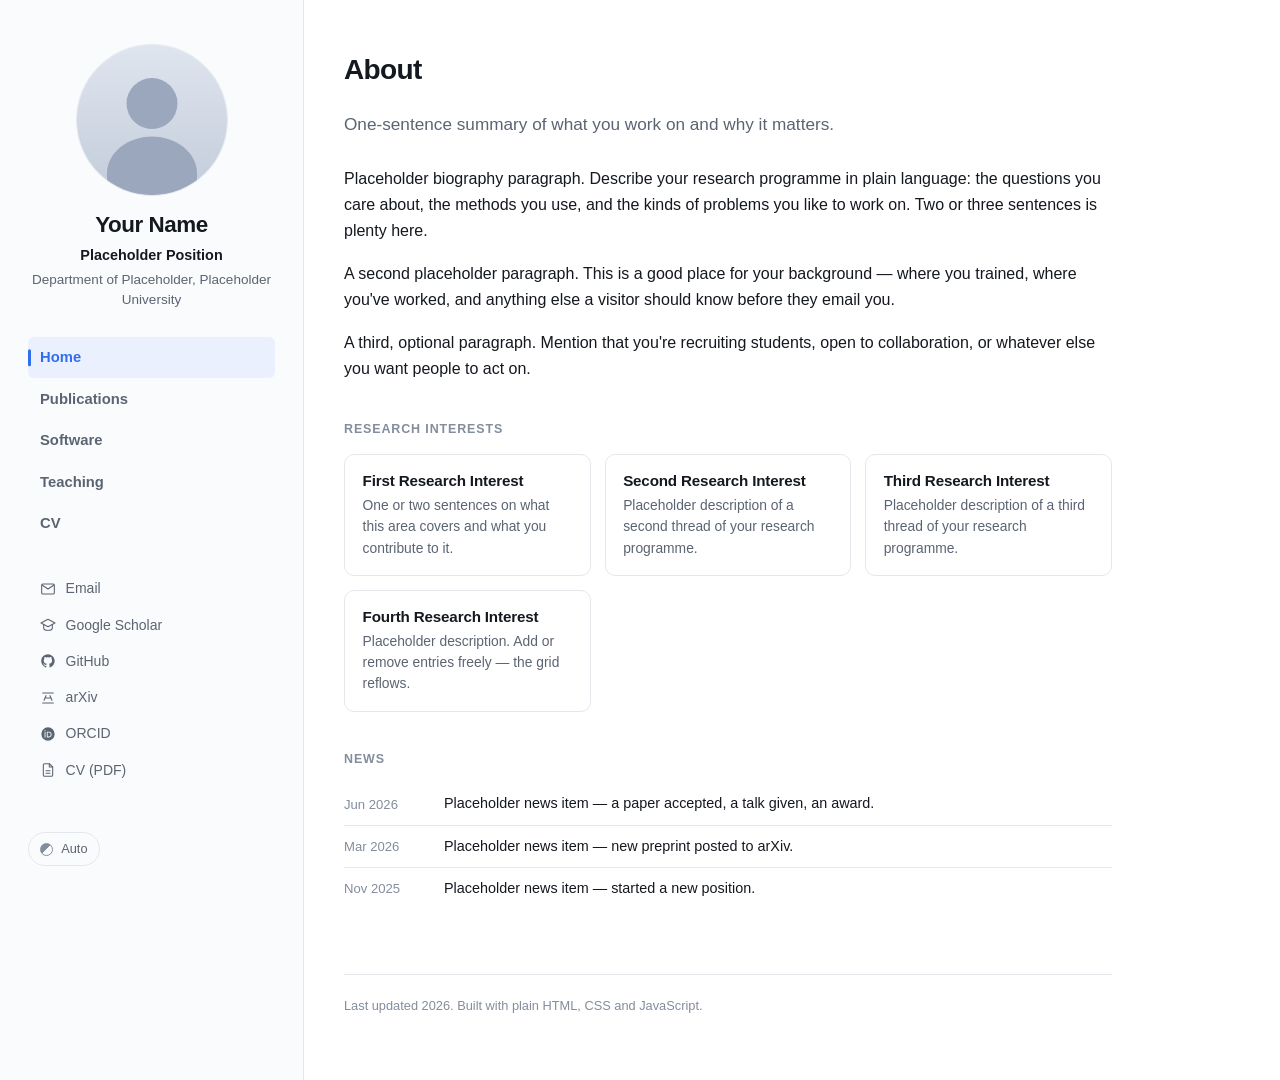
==== index.html @ 53468c58 "initial commit: base webpage" ====
<!DOCTYPE html>
<html lang="en">
<head>
<meta charset="utf-8">
<meta name="viewport" content="width=device-width, initial-scale=1">

<!-- ===== EDIT THESE THREE LINES when you fill in your real details ===== -->
<title>Your Name</title>
<meta name="description" content="Personal academic website of Your Name, Placeholder Position at Placeholder University.">
<meta name="author" content="Your Name">
<!-- ==================================================================== -->

<meta property="og:type" content="profile">
<meta property="og:title" content="Your Name">
<meta property="og:description" content="Personal academic website of Your Name, Placeholder Position at Placeholder University.">
<meta name="twitter:card" content="summary">
<meta name="color-scheme" content="light dark">

<link rel="icon" href="data:image/svg+xml,<svg xmlns='http://www.w3.org/2000/svg' viewBox='0 0 100 100'><rect width='100' height='100' rx='20' fill='%232f6fed'/><text x='50' y='70' font-size='58' font-family='Georgia,serif' fill='white' text-anchor='middle'>A</text></svg>">
<link rel="stylesheet" href="assets/css/style.css">

<!-- Applied before first paint so a dark-mode reload doesn't flash white. -->
<script>
  try {
    var t = localStorage.getItem("theme");
    if (t === "light" || t === "dark") document.documentElement.dataset.theme = t;
  } catch (e) {}
</script>

<script type="application/ld+json">
{
  "@context": "https://schema.org",
  "@type": "Person",
  "name": "Your Name",
  "jobTitle": "Placeholder Position",
  "affiliation": { "@type": "Organization", "name": "Placeholder University" }
}
</script>
</head>

<body>

<!--
  ============================================================================
  You should not need to edit this file to change content — all of it comes
  from the files in content/. The only reason to touch index.html is to ADD or
  REMOVE A TAB, which means adding or removing one <section data-route="...">
  block below (and the matching line in content/site.js). See README.md.
  ============================================================================
-->

<a class="skip-link" href="#main">Skip to content</a>

<noscript>
  <div class="noscript-note">
    <h1>Your Name</h1>
    <p>Placeholder Position, Department of Placeholder, Placeholder University.</p>
    <p>This site needs JavaScript to display its content.
       You can reach me at <a href="mailto:you@example.edu">you@example.edu</a>.</p>
  </div>
</noscript>

<div class="layout">

  <!-- ===================== Sidebar (filled by JS) ===================== -->
  <header class="sidebar" id="sidebar">
    <div class="sidebar-inner">

      <div class="identity">
        <img class="avatar" id="avatar" alt="" width="160" height="160">
        <h1 class="identity-name" id="identity-name"></h1>
        <p class="identity-title" id="identity-title"></p>
        <p class="identity-affil" id="identity-affil"></p>
      </div>

      <nav class="nav" id="nav" aria-label="Sections"></nav>

      <ul class="links" id="links"></ul>

      <div class="sidebar-foot">
        <button class="theme-toggle" id="theme-toggle" type="button"
                aria-label="Switch colour theme">
          <span class="theme-toggle-icon" aria-hidden="true"></span>
          <span class="theme-toggle-label" id="theme-toggle-label">Auto</span>
        </button>
      </div>

    </div>
  </header>

  <!-- ===================== Content panels ===================== -->
  <main class="content" id="main">

    <!-- To add a tab, copy one of these blocks, change data-route, and add a
         matching { route, label } line to `nav` in content/site.js. -->

    <section class="panel" data-route="home" tabindex="-1" aria-labelledby="home-h">
      <h2 class="panel-title" id="home-h">About</h2>
      <div id="home-body"></div>
    </section>

    <section class="panel" data-route="publications" tabindex="-1" aria-labelledby="pubs-h">
      <h2 class="panel-title" id="pubs-h">Publications</h2>
      <div id="pubs-body"></div>
    </section>

    <section class="panel" data-route="software" tabindex="-1" aria-labelledby="soft-h">
      <h2 class="panel-title" id="soft-h">Software</h2>
      <div id="software-body"></div>
    </section>

    <section class="panel" data-route="teaching" tabindex="-1" aria-labelledby="teach-h">
      <h2 class="panel-title" id="teach-h">Teaching</h2>
      <div id="teaching-body"></div>
    </section>

    <section class="panel" data-route="cv" tabindex="-1" aria-labelledby="cv-h">
      <h2 class="panel-title" id="cv-h">Curriculum Vitae</h2>
      <div id="cv-body"></div>
    </section>

    <footer class="site-foot" id="site-foot"></footer>

  </main>

</div>

<!-- Content first, then code. -->
<script src="content/site.js"></script>
<script src="content/software.js"></script>
<script src="content/teaching.js"></script>
<script src="content/cv.js"></script>

<script src="assets/js/bibtex.js"></script>
<script src="assets/js/render.js"></script>
<script src="assets/js/app.js"></script>

</body>
</html>
---- assets/css/style.css ----
/* ============================================================================
   style.css

   Organised as:
     1. Design tokens (colours, spacing, type) — change the palette here
     2. Reset & base
     3. Layout: sidebar + content
     4. Sidebar pieces
     5. Panels & shared bits (buttons, prose, cards)
     6. Home / Publications / Software / Teaching / CV
     7. Responsive
     8. Print
     9. Standalone pages (404, noscript)

   To restyle the whole site, you mostly only need section 1.
   ========================================================================== */


/* == 1. Design tokens ====================================================== */

:root {
  /* Accent — the one colour that carries the site. */
  --accent:        #2f6fed;
  --accent-soft:   #eaf0fe;
  --accent-ink:    #1b4fc0;

  /* Surfaces */
  --bg:            #ffffff;
  --bg-sunken:     #f6f7f9;
  --bg-raised:     #ffffff;
  --sidebar-bg:    #fafbfc;

  /* Text */
  --ink:           #14181f;
  --ink-muted:     #5b6472;
  --ink-faint:     #838d9c;

  /* Lines */
  --line:          #e4e7ec;
  --line-strong:   #cbd2dc;

  /* Effects */
  --shadow-sm:     0 1px 2px rgba(16, 24, 40, .05);
  --shadow-md:     0 4px 16px -4px rgba(16, 24, 40, .10);
  --radius:        10px;
  --radius-sm:     6px;

  /* Type */
  --font: -apple-system, BlinkMacSystemFont, "Segoe UI", Roboto, "Helvetica Neue",
          Arial, "Noto Sans", sans-serif;
  --font-mono: ui-monospace, SFMono-Regular, "SF Mono", Menlo, Consolas,
               "Liberation Mono", monospace;

  /* Metrics */
  --sidebar-w:     19rem;
  --content-max:   48rem;
  --pad:           2.5rem;
}

/* Dark palette. Defined twice: once for the OS preference (unless the user has
   explicitly chosen light), once for the explicit toggle. */
@media (prefers-color-scheme: dark) {
  :root:not([data-theme="light"]) {
    --accent:      #7aa5ff;
    --accent-soft: #1a2438;
    --accent-ink:  #a9c4ff;

    --bg:          #10131a;
    --bg-sunken:   #161a23;
    --bg-raised:   #171b24;
    --sidebar-bg:  #0c0f15;

    --ink:         #e6e9ef;
    --ink-muted:   #a2abba;
    --ink-faint:   #798394;

    --line:        #242a36;
    --line-strong: #333b4a;

    --shadow-sm:   0 1px 2px rgba(0, 0, 0, .4);
    --shadow-md:   0 4px 16px -4px rgba(0, 0, 0, .5);
  }
}

:root[data-theme="dark"] {
  --accent:      #7aa5ff;
  --accent-soft: #1a2438;
  --accent-ink:  #a9c4ff;

  --bg:          #10131a;
  --bg-sunken:   #161a23;
  --bg-raised:   #171b24;
  --sidebar-bg:  #0c0f15;

  --ink:         #e6e9ef;
  --ink-muted:   #a2abba;
  --ink-faint:   #798394;

  --line:        #242a36;
  --line-strong: #333b4a;

  --shadow-sm:   0 1px 2px rgba(0, 0, 0, .4);
  --shadow-md:   0 4px 16px -4px rgba(0, 0, 0, .5);
}


/* == 2. Reset & base ======================================================= */

*, *::before, *::after { box-sizing: border-box; }

html { -webkit-text-size-adjust: 100%; }

body {
  margin: 0;
  background: var(--bg);
  color: var(--ink);
  font-family: var(--font);
  font-size: 16px;
  line-height: 1.65;
  -webkit-font-smoothing: antialiased;
}

h1, h2, h3, h4 { line-height: 1.25; margin: 0; font-weight: 650; letter-spacing: -.011em; }
p { margin: 0 0 1em; }
ul, ol { margin: 0 0 1em; padding-left: 1.25em; }
img { max-width: 100%; height: auto; display: block; }

a { color: var(--accent); text-decoration: none; }
a:hover { text-decoration: underline; text-underline-offset: 2px; }

:focus-visible {
  outline: 2px solid var(--accent);
  outline-offset: 2px;
  border-radius: 3px;
}

code, pre { font-family: var(--font-mono); font-size: .875em; }

.skip-link {
  position: absolute; left: -9999px; top: 0;
  background: var(--accent); color: #fff;
  padding: .6rem 1rem; z-index: 100; border-radius: 0 0 var(--radius-sm) 0;
}
.skip-link:focus { left: 0; }


/* == 3. Layout ============================================================= */

.layout {
  display: grid;
  grid-template-columns: var(--sidebar-w) minmax(0, 1fr);
  min-height: 100vh;
}

.sidebar {
  background: var(--sidebar-bg);
  border-right: 1px solid var(--line);
}

.sidebar-inner {
  position: sticky;
  top: 0;
  max-height: 100vh;
  overflow-y: auto;
  padding: 2.75rem 1.75rem 1.5rem;
  display: flex;
  flex-direction: column;
  gap: 1.75rem;
}

.content {
  padding: 3.25rem var(--pad) 4rem;
  min-width: 0;
}
.content > .panel,
.site-foot { max-width: var(--content-max); }


/* == 4. Sidebar ============================================================ */

.identity { text-align: center; }

.avatar {
  width: 9.5rem; height: 9.5rem;
  border-radius: 50%;
  object-fit: cover;
  margin: 0 auto .95rem;
  background: var(--bg-sunken);
  border: 1px solid var(--line);
}

.identity-name {
  font-size: 1.4rem;
  letter-spacing: -.02em;
  margin-bottom: .3rem;
}
.identity-title {
  margin: 0;
  font-size: .9rem;
  font-weight: 550;
  color: var(--ink);
}
.identity-affil {
  margin: .15rem 0 0;
  font-size: .845rem;
  color: var(--ink-muted);
  line-height: 1.45;
}

/* -- nav -- */
.nav { display: flex; flex-direction: column; gap: 1px; }

.nav a {
  position: relative;
  display: block;
  padding: .5rem .75rem;
  border-radius: var(--radius-sm);
  color: var(--ink-muted);
  font-size: .925rem;
  font-weight: 550;
  text-decoration: none;
  transition: background .16s ease, color .16s ease;
}
.nav a::before {
  content: "";
  position: absolute;
  left: 0; top: 50%;
  width: 3px; height: 0;
  border-radius: 3px;
  background: var(--accent);
  transform: translateY(-50%);
  transition: height .2s cubic-bezier(.2, .8, .3, 1);
}
.nav a:hover { background: var(--bg-sunken); color: var(--ink); text-decoration: none; }
.nav a[aria-current="page"] { color: var(--accent); background: var(--accent-soft); }
.nav a[aria-current="page"]::before { height: 1.1rem; }

/* -- links -- */
.links { list-style: none; margin: 0; padding: 0; display: flex; flex-direction: column; gap: 1px; }

.links a {
  display: flex;
  align-items: center;
  gap: .6rem;
  padding: .38rem .75rem;
  border-radius: var(--radius-sm);
  color: var(--ink-muted);
  font-size: .875rem;
  transition: background .16s ease, color .16s ease;
}
.links a:hover { background: var(--bg-sunken); color: var(--ink); text-decoration: none; }
.links svg { width: 16px; height: 16px; flex: none; stroke-width: 1.6; }

.sidebar-foot { margin-top: auto; padding-top: 1rem; }

.theme-toggle {
  display: inline-flex;
  align-items: center;
  gap: .5rem;
  padding: .35rem .7rem;
  font: inherit;
  font-size: .8rem;
  color: var(--ink-muted);
  background: transparent;
  border: 1px solid var(--line);
  border-radius: 999px;
  cursor: pointer;
  transition: border-color .16s ease, color .16s ease;
}
.theme-toggle:hover { border-color: var(--line-strong); color: var(--ink); }
.theme-toggle-icon {
  width: 13px; height: 13px; border-radius: 50%;
  background: linear-gradient(135deg, var(--ink-faint) 0 50%, transparent 50% 100%);
  border: 1.5px solid var(--ink-faint);
}


/* == 5. Panels & shared bits =============================================== */

.panel { display: none; }
.panel.is-active { display: block; animation: panel-in .3s cubic-bezier(.2, .7, .3, 1) both; }

@keyframes panel-in {
  from { opacity: 0; transform: translateY(8px); }
  to   { opacity: 1; transform: none; }
}

.panel-title {
  font-size: 1.75rem;
  letter-spacing: -.022em;
  margin-bottom: 1.5rem;
}

.section-head {
  font-size: .78rem;
  font-weight: 650;
  text-transform: uppercase;
  letter-spacing: .07em;
  color: var(--ink-faint);
  margin: 2.5rem 0 1rem;
}

.prose p:last-child { margin-bottom: 0; }

.btn {
  display: inline-flex;
  align-items: center;
  gap: .4rem;
  padding: .32rem .7rem;
  font-size: .8rem;
  font-weight: 550;
  color: var(--ink-muted);
  background: var(--bg-raised);
  border: 1px solid var(--line);
  border-radius: var(--radius-sm);
  cursor: pointer;
  font-family: inherit;
  transition: border-color .16s ease, color .16s ease, background .16s ease;
}
.btn:hover {
  color: var(--accent);
  border-color: var(--accent);
  background: var(--accent-soft);
  text-decoration: none;
}

.pill {
  display: inline-block;
  padding: .1rem .5rem;
  font-size: .7rem;
  font-weight: 600;
  letter-spacing: .02em;
  border-radius: 999px;
  background: var(--bg-sunken);
  color: var(--ink-muted);
  border: 1px solid var(--line);
}
.pill-accent { background: var(--accent-soft); color: var(--accent-ink); border-color: transparent; }

.empty, .error {
  padding: 1rem 1.15rem;
  border-radius: var(--radius);
  background: var(--bg-sunken);
  color: var(--ink-muted);
  font-size: .9rem;
  border: 1px solid var(--line);
}
.error { border-left: 3px solid #d9534f; }
.error code {
  background: var(--bg);
  padding: .1rem .35rem;
  border-radius: 4px;
  border: 1px solid var(--line);
}

.site-foot {
  margin-top: 4rem;
  padding-top: 1.25rem;
  border-top: 1px solid var(--line);
  font-size: .8rem;
  color: var(--ink-faint);
}


/* == 6a. Home ============================================================== */

.lede {
  font-size: 1.075rem;
  line-height: 1.55;
  color: var(--ink-muted);
  margin-bottom: 1.75rem;
}

.interests {
  display: grid;
  grid-template-columns: repeat(auto-fit, minmax(15rem, 1fr));
  gap: .85rem;
}
.interest {
  padding: 1rem 1.1rem;
  background: var(--bg-raised);
  border: 1px solid var(--line);
  border-radius: var(--radius);
  transition: border-color .18s ease, transform .18s ease, box-shadow .18s ease;
}
.interest:hover {
  border-color: var(--line-strong);
  transform: translateY(-2px);
  box-shadow: var(--shadow-md);
}
.interest h3 { font-size: .95rem; margin-bottom: .3rem; }
.interest p { margin: 0; font-size: .865rem; color: var(--ink-muted); line-height: 1.55; }

.news { list-style: none; margin: 0; padding: 0; }
.news li {
  display: grid;
  grid-template-columns: 5.5rem 1fr;
  gap: .75rem;
  padding: .55rem 0;
  font-size: .9rem;
  border-bottom: 1px solid var(--line);
}
.news li:last-child { border-bottom: 0; }
.news time { color: var(--ink-faint); font-size: .82rem; font-variant-numeric: tabular-nums; padding-top: .08rem; }


/* == 6b. Publications ====================================================== */

.pub-toolbar {
  display: flex;
  flex-wrap: wrap;
  align-items: center;
  gap: .6rem;
  margin-bottom: 1.5rem;
}

.pub-search {
  flex: 1 1 13rem;
  min-width: 0;
  padding: .45rem .75rem;
  font: inherit;
  font-size: .875rem;
  color: var(--ink);
  background: var(--bg-raised);
  border: 1px solid var(--line);
  border-radius: var(--radius-sm);
  transition: border-color .16s ease;
}
.pub-search::placeholder { color: var(--ink-faint); }
.pub-search:focus { border-color: var(--accent); outline: none; box-shadow: 0 0 0 3px var(--accent-soft); }

.chips { display: flex; flex-wrap: wrap; gap: .35rem; }
.chip {
  padding: .3rem .65rem;
  font: inherit;
  font-size: .78rem;
  font-weight: 550;
  color: var(--ink-muted);
  background: var(--bg-raised);
  border: 1px solid var(--line);
  border-radius: 999px;
  cursor: pointer;
  transition: all .16s ease;
}
.chip:hover { border-color: var(--line-strong); color: var(--ink); }
.chip[aria-pressed="true"] {
  background: var(--accent);
  border-color: var(--accent);
  color: #fff;
}
.chip .count { opacity: .65; font-variant-numeric: tabular-nums; }

.pub-year {
  display: flex;
  align-items: center;
  gap: .85rem;
  font-size: .95rem;
  font-weight: 650;
  color: var(--ink-faint);
  margin: 2rem 0 .85rem;
  font-variant-numeric: tabular-nums;
}
.pub-year::after {
  content: "";
  flex: 1;
  height: 1px;
  background: var(--line);
}
.pub-list > .pub-year:first-child { margin-top: 0; }

.pub {
  padding: .9rem 0 .9rem 1rem;
  border-left: 2px solid var(--line);
  margin-bottom: .1rem;
  transition: border-color .18s ease;
}
.pub:hover { border-left-color: var(--accent); }

.pub-title { font-size: .975rem; font-weight: 600; margin-bottom: .2rem; line-height: 1.4; }
.pub-authors { font-size: .875rem; color: var(--ink-muted); margin-bottom: .1rem; }
.pub-authors .me { color: var(--ink); font-weight: 650; }
.pub-venue { font-size: .855rem; color: var(--ink-faint); }
.pub-venue em { font-style: italic; color: var(--ink-muted); }

.pub-actions { display: flex; flex-wrap: wrap; gap: .35rem; margin-top: .55rem; }

.pub-award {
  display: inline-block;
  margin-top: .4rem;
  font-size: .75rem;
  font-weight: 600;
  color: var(--accent-ink);
  background: var(--accent-soft);
  padding: .1rem .5rem;
  border-radius: 999px;
}

.pub-abstract { margin-top: .55rem; }
.pub-abstract summary {
  font-size: .8rem;
  color: var(--ink-muted);
  cursor: pointer;
  width: fit-content;
  list-style: none;
}
.pub-abstract summary::-webkit-details-marker { display: none; }
.pub-abstract summary::before { content: "▸ "; }
.pub-abstract[open] summary::before { content: "▾ "; }
.pub-abstract summary:hover { color: var(--accent); }
.pub-abstract p {
  margin: .5rem 0 0;
  font-size: .855rem;
  color: var(--ink-muted);
  padding-left: .9rem;
  border-left: 2px solid var(--line);
}

.bib-box {
  margin-top: .55rem;
  padding: .75rem .85rem;
  background: var(--bg-sunken);
  border: 1px solid var(--line);
  border-radius: var(--radius-sm);
  font-size: .76rem;
  line-height: 1.5;
  white-space: pre;
  overflow-x: auto;
  color: var(--ink-muted);
}


/* == 6c. Software ========================================================== */

.cards { display: flex; flex-direction: column; gap: .85rem; }

.card {
  padding: 1.15rem 1.25rem;
  background: var(--bg-raised);
  border: 1px solid var(--line);
  border-radius: var(--radius);
  transition: border-color .18s ease, box-shadow .18s ease;
}
.card:hover { border-color: var(--line-strong); box-shadow: var(--shadow-md); }

.card-head {
  display: flex;
  align-items: center;
  flex-wrap: wrap;
  gap: .6rem;
  margin-bottom: .4rem;
}
.card-head h3 { font-size: 1.02rem; font-family: var(--font-mono); font-weight: 600; letter-spacing: -.01em; }
.card p { margin: 0 0 .7rem; font-size: .89rem; color: var(--ink-muted); line-height: 1.55; }

.tags { display: flex; flex-wrap: wrap; gap: .3rem; margin-bottom: .7rem; }

.card-code {
  display: block;
  padding: .5rem .7rem;
  margin-bottom: .75rem;
  background: var(--bg-sunken);
  border: 1px solid var(--line);
  border-radius: var(--radius-sm);
  color: var(--ink-muted);
  overflow-x: auto;
  white-space: pre;
}

.card-actions { display: flex; flex-wrap: wrap; gap: .35rem; }


/* == 6d. Teaching ========================================================== */

.course {
  padding: .9rem 0;
  border-bottom: 1px solid var(--line);
}
.course:last-child { border-bottom: 0; }
.course-head {
  display: flex;
  justify-content: space-between;
  align-items: baseline;
  gap: 1rem;
  flex-wrap: wrap;
}
.course h3 { font-size: .95rem; font-weight: 600; }
.course-term { font-size: .8rem; color: var(--ink-faint); white-space: nowrap; font-variant-numeric: tabular-nums; }
.course-where { font-size: .85rem; color: var(--ink-muted); margin: .1rem 0 0; }
.course-blurb { font-size: .865rem; color: var(--ink-muted); margin: .35rem 0 0; }
.course-actions { display: flex; flex-wrap: wrap; gap: .35rem; margin-top: .5rem; }


/* == 6e. CV ================================================================ */

.cv-top { display: flex; flex-wrap: wrap; align-items: center; gap: .75rem; margin-bottom: .5rem; }
.cv-note { font-size: .85rem; color: var(--ink-muted); margin-bottom: 0; }

.cv-item {
  display: grid;
  grid-template-columns: 8.5rem 1fr;
  gap: 1rem;
  padding: .7rem 0;
  border-bottom: 1px solid var(--line);
}
.cv-item:last-child { border-bottom: 0; }
.cv-when {
  font-size: .82rem;
  color: var(--ink-faint);
  font-variant-numeric: tabular-nums;
  padding-top: .1rem;
}
.cv-what { font-size: .93rem; font-weight: 600; }
.cv-where { font-size: .865rem; color: var(--ink-muted); }
.cv-detail { font-size: .82rem; color: var(--ink-faint); margin-top: .2rem; line-height: 1.5; }


/* == 7. Responsive ========================================================= */

@media (max-width: 900px) {
  :root { --pad: 1.5rem; }

  .layout { grid-template-columns: 1fr; }

  .sidebar { border-right: 0; border-bottom: 1px solid var(--line); }
  .sidebar-inner {
    position: static;
    max-height: none;
    overflow: visible;
    padding: 2rem 1.5rem 0;
    gap: 1.25rem;
  }

  /* Identity becomes a compact horizontal header. */
  .identity {
    display: grid;
    grid-template-columns: auto 1fr;
    grid-template-rows: auto auto auto;
    column-gap: 1rem;
    text-align: left;
    align-items: center;
  }
  .avatar {
    grid-row: 1 / 4;
    width: 5rem; height: 5rem;
    margin: 0;
  }
  .identity-name { font-size: 1.25rem; align-self: end; margin-bottom: 0; }
  .identity-affil { font-size: .8rem; align-self: start; }

  /* Nav becomes a sticky, horizontally scrollable tab strip. */
  .nav {
    position: sticky;
    top: 0;
    z-index: 10;
    flex-direction: row;
    gap: .25rem;
    overflow-x: auto;
    scrollbar-width: none;
    margin: 0 -1.5rem;
    padding: .5rem 1.5rem;
    background: var(--sidebar-bg);
    border-bottom: 1px solid var(--line);
  }
  .nav::-webkit-scrollbar { display: none; }
  .nav a { white-space: nowrap; padding: .4rem .8rem; }
  .nav a::before {
    top: auto; bottom: 0; left: .8rem; right: .8rem;
    width: auto; height: 2px;
    transform: none;
    transition: opacity .2s ease;
    opacity: 0;
  }
  .nav a[aria-current="page"]::before { height: 2px; opacity: 1; }

  .links { flex-direction: row; flex-wrap: wrap; gap: .2rem; }
  .links a { padding: .3rem .55rem; }

  .sidebar-foot { margin-top: 0; padding: 0 0 1.25rem; }

  .content { padding: 2rem var(--pad) 3rem; }
  .panel-title { font-size: 1.5rem; }
}

@media (max-width: 560px) {
  .cv-item, .news li { grid-template-columns: 1fr; gap: .15rem; }
  .cv-when, .news time { padding-top: 0; }
  .pub-toolbar { gap: .5rem; }
  .pub-search { flex-basis: 100%; }
}

@media (prefers-reduced-motion: reduce) {
  *, *::before, *::after {
    animation-duration: .001ms !important;
    animation-iteration-count: 1 !important;
    transition-duration: .001ms !important;
    scroll-behavior: auto !important;
  }
}


/* == 8. Print ============================================================== */

@media print {
  .sidebar, .pub-toolbar, .pub-actions, .card-actions,
  .course-actions, .cv-top, .site-foot, .skip-link { display: none !important; }

  .layout { display: block; }
  .content { padding: 0; }
  .panel { display: block !important; animation: none; }
  .panel + .panel { page-break-before: always; }

  body { font-size: 11pt; color: #000; background: #fff; }
  a { color: #000; text-decoration: none; }
  .card, .interest { border: 1px solid #ccc; box-shadow: none; }
  .cv-item, .course, .pub { page-break-inside: avoid; }
}


/* == 9. Standalone pages =================================================== */

.notfound {
  max-width: 32rem;
  margin: 18vh auto;
  padding: 0 1.5rem;
  text-align: center;
}
.notfound-code {
  font-size: 3.5rem;
  font-weight: 700;
  color: var(--accent);
  margin: 0 0 .25rem;
  letter-spacing: -.03em;
}
.notfound h1 { font-size: 1.35rem; margin-bottom: .5rem; }
.notfound p { color: var(--ink-muted); }

.noscript-note {
  max-width: 34rem;
  margin: 12vh auto;
  padding: 0 1.5rem;
}
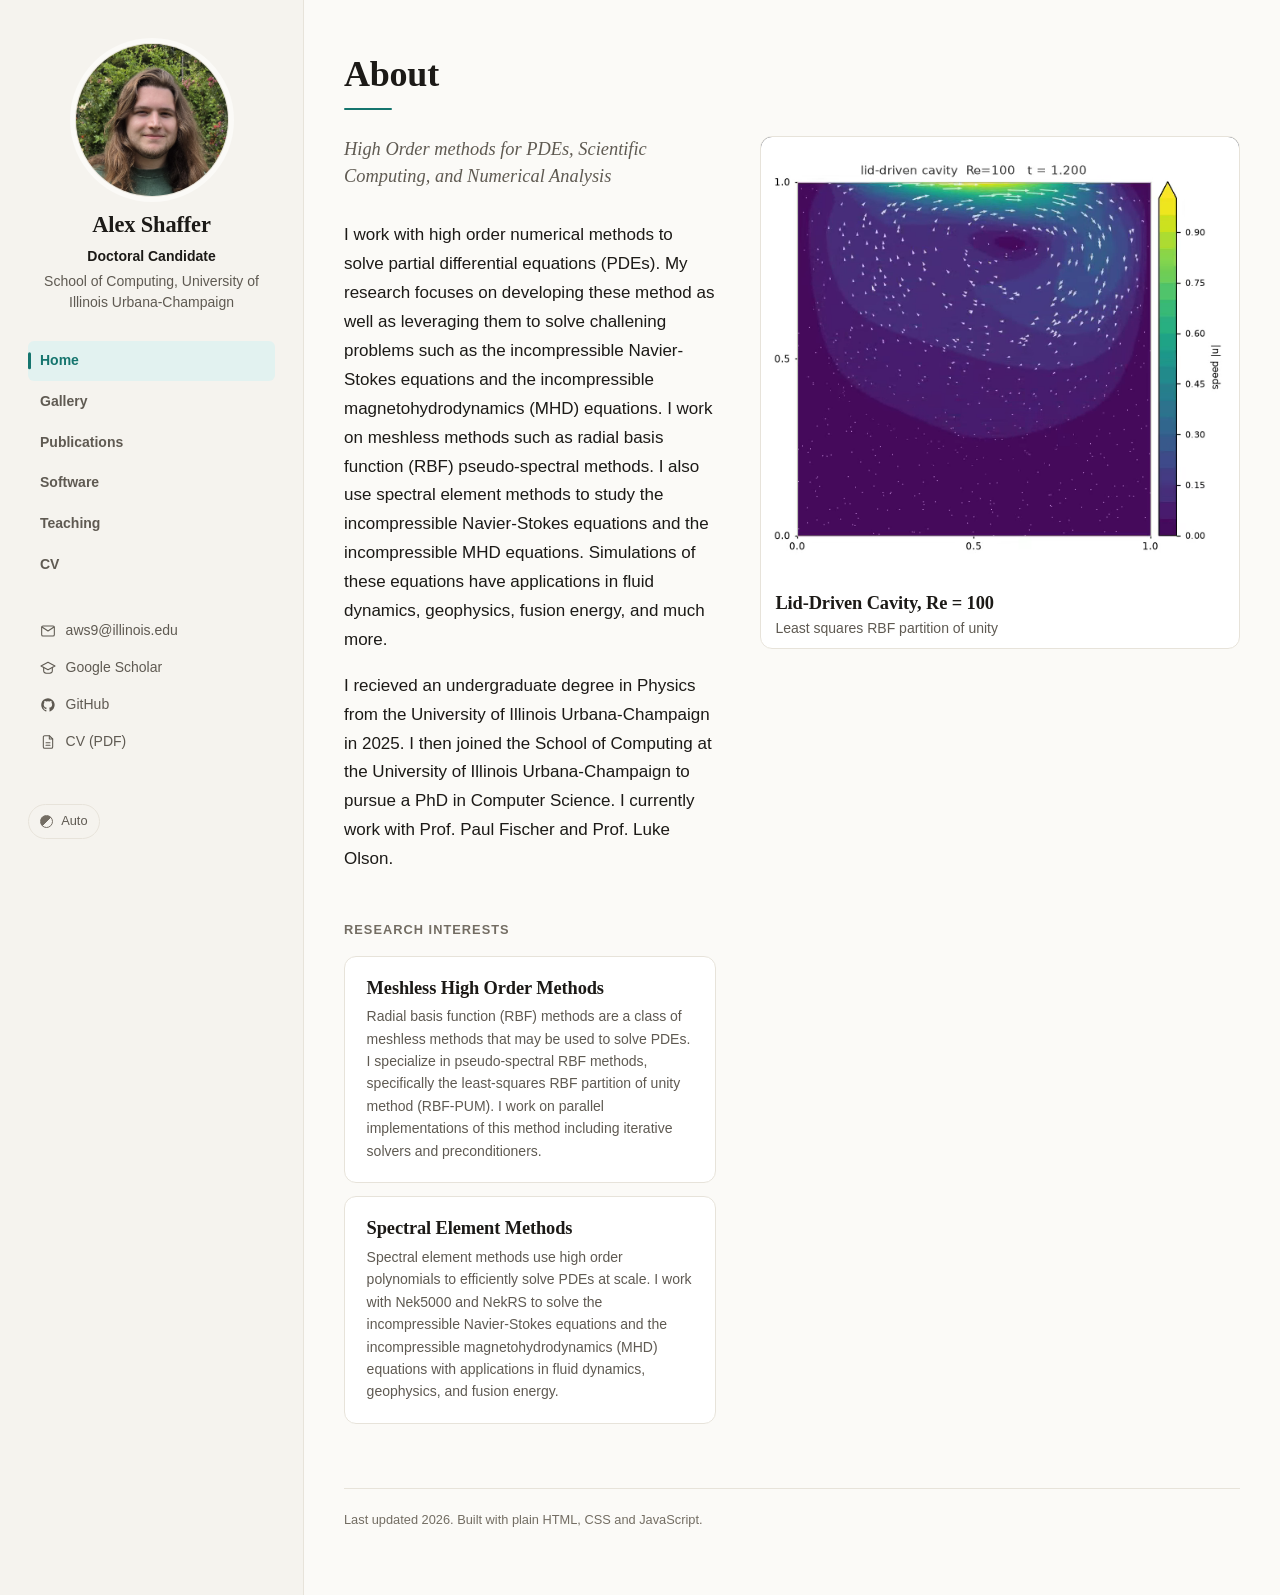
==== commit 02787359: "theme rework" ====
--- a/index.html
+++ b/index.html
@@ -99,6 +99,11 @@
       <div id="home-body"></div>
     </section>
 
+    <section class="panel" data-route="gallery" tabindex="-1" aria-labelledby="gallery-h">
+      <h2 class="panel-title" id="gallery-h">Gallery</h2>
+      <div id="gallery-body"></div>
+    </section>
+
     <section class="panel" data-route="publications" tabindex="-1" aria-labelledby="pubs-h">
       <h2 class="panel-title" id="pubs-h">Publications</h2>
       <div id="pubs-body"></div>
@@ -130,9 +135,12 @@
 <script src="content/software.js"></script>
 <script src="content/teaching.js"></script>
 <script src="content/cv.js"></script>
+<script src="content/media.js"></script>
 
+<!-- render.js must come before media.js — media.js borrows its helpers. -->
 <script src="assets/js/bibtex.js"></script>
 <script src="assets/js/render.js"></script>
+<script src="assets/js/media.js"></script>
 <script src="assets/js/app.js"></script>
 
 </body>
--- a/assets/css/style.css
+++ b/assets/css/style.css
@@ -19,51 +19,77 @@
 /* == 1. Design tokens ====================================================== */
 
 :root {
-  /* Accent — the one colour that carries the site. */
-  --accent:        #2f6fed;
-  --accent-soft:   #eaf0fe;
-  --accent-ink:    #1b4fc0;
-
-  /* Surfaces */
-  --bg:            #ffffff;
-  --bg-sunken:     #f6f7f9;
+  /* Accent — the one colour that carries the site. Drawn from the viridis
+     colormap so it sits with the simulation clips rather than fighting them.
+     These exact values are chosen for contrast: #15756e is 5.29:1 on --bg,
+     which normal body text needs. Lightening it will fail WCAG AA. */
+  --accent:        #15756e;
+  --accent-soft:   #e2f2f0;
+  --accent-ink:    #0f5a55;
+
+  /* Surfaces. --bg-raised must stay distinct from --bg or cards stop reading
+     as raised and the shadows do nothing. */
+  --bg:            #fbfaf7;
+  --bg-sunken:     #f3f1ec;
   --bg-raised:     #ffffff;
-  --sidebar-bg:    #fafbfc;
-
-  /* Text */
-  --ink:           #14181f;
-  --ink-muted:     #5b6472;
-  --ink-faint:     #838d9c;
+  --sidebar-bg:    #f5f3ee;
+
+  /* Text. --ink-faint is deliberately darker than it looks like it should be:
+     the obvious warm grey (#8a847a) is only 3.55:1 on --bg and this token is
+     used for captions and metadata. */
+  --ink:           #1c1a17;
+  --ink-muted:     #5f5a52;
+  --ink-faint:     #736d63;
 
   /* Lines */
-  --line:          #e4e7ec;
-  --line-strong:   #cbd2dc;
+  --line:          #e7e3da;
+  --line-strong:   #d3cdc0;
 
   /* Effects */
-  --shadow-sm:     0 1px 2px rgba(16, 24, 40, .05);
-  --shadow-md:     0 4px 16px -4px rgba(16, 24, 40, .10);
-  --radius:        10px;
+  --shadow-sm:     0 1px 2px rgba(60, 50, 35, .06);
+  --shadow-md:     0 4px 18px -5px rgba(60, 50, 35, .16);
+  --radius:        12px;
   --radius-sm:     6px;
 
   /* Type */
   --font: -apple-system, BlinkMacSystemFont, "Segoe UI", Roboto, "Helvetica Neue",
           Arial, "Noto Sans", sans-serif;
+  --font-serif: ui-serif, Georgia, "Iowan Old Style", "Palatino Linotype",
+                "Book Antiqua", Palatino, "Times New Roman", serif;
   --font-mono: ui-monospace, SFMono-Regular, "SF Mono", Menlo, Consolas,
                "Liberation Mono", monospace;
 
+  /* A ~1.2 modular scale. Use these, not ad-hoc rem values — the previous
+     stylesheet had 15+ sizes with 12 of them between .78 and 1.0rem, which
+     is why nothing had any hierarchy. */
+  --t-xs:          .8rem;       /* pills, smallest metadata */
+  --t-sm:          .875rem;     /* captions, buttons, chips, supporting text */
+  --t-base:        1.0625rem;   /* body — 17px */
+  --t-md:          1.15rem;     /* card and interest headings */
+  --t-lg:          1.4rem;      /* sidebar name, gallery titles */
+  --t-xl:          1.75rem;
+  --t-2xl:         2.25rem;     /* panel titles */
+
   /* Metrics */
   --sidebar-w:     19rem;
-  --content-max:   48rem;
   --pad:           2.5rem;
+
+  /* Two content widths, because prose and grids want different things.
+     --measure keeps running text at a readable line length; --wide lets
+     grids, media and the CV preview use the screen they're given. */
+  --measure:       42rem;
+  --wide:          82rem;
+  --rail-w:        26rem;   /* floor; the rail grows to --rail-max if there's room */
+  --rail-max:      30rem;
 }
 
 /* Dark palette. Defined twice: once for the OS preference (unless the user has
    explicitly chosen light), once for the explicit toggle. */
 @media (prefers-color-scheme: dark) {
   :root:not([data-theme="light"]) {
-    --accent:      #7aa5ff;
-    --accent-soft: #1a2438;
-    --accent-ink:  #a9c4ff;
+    --accent:      #5fcfc0;
+    --accent-soft: #123330;
+    --accent-ink:  #8fded2;
 
     --bg:          #10131a;
     --bg-sunken:   #161a23;
@@ -83,9 +109,9 @@
 }
 
 :root[data-theme="dark"] {
-  --accent:      #7aa5ff;
-  --accent-soft: #1a2438;
-  --accent-ink:  #a9c4ff;
+  --accent:      #5fcfc0;
+  --accent-soft: #123330;
+  --accent-ink:  #8fded2;
 
   --bg:          #10131a;
   --bg-sunken:   #161a23;
@@ -115,12 +141,25 @@
   background: var(--bg);
   color: var(--ink);
   font-family: var(--font);
-  font-size: 16px;
-  line-height: 1.65;
+  font-size: var(--t-base);
+  line-height: 1.7;
   -webkit-font-smoothing: antialiased;
 }
 
-h1, h2, h3, h4 { line-height: 1.25; margin: 0; font-weight: 650; letter-spacing: -.011em; }
+h1, h2, h3, h4 { line-height: 1.25; margin: 0; font-weight: 600; letter-spacing: -.01em; }
+/* Serif headings against a sans body. Georgia and friends are on every
+   platform, so this costs nothing to download. */
+.panel-title, .identity-name, .interest h3, .gallery-title,
+.rail-title, .course h3, .pub-title, .notfound h1 {
+  font-family: var(--font-serif);
+  font-weight: 600;
+  letter-spacing: -.006em;
+}
+/* Georgia defaults to old-style figures, which makes columns of years
+   ragged. Anywhere numerals line up, force lining + tabular. */
+.pub-year, .news time, .course-term, .rail-caption {
+  font-variant-numeric: lining-nums tabular-nums;
+}
 p { margin: 0 0 1em; }
 ul, ol { margin: 0 0 1em; padding-left: 1.25em; }
 img { max-width: 100%; height: auto; display: block; }
@@ -172,8 +211,19 @@
   padding: 3.25rem var(--pad) 4rem;
   min-width: 0;
 }
+/* Panels are wide by default and rein themselves in per-content-type below. */
 .content > .panel,
-.site-foot { max-width: var(--content-max); }
+.site-foot { max-width: var(--wide); }
+
+/* Citations read better narrow, and Alex asked for this tab to stay put. */
+.panel[data-route="publications"] { max-width: 48rem; }
+
+/* Running text keeps a readable measure regardless of the panel width. */
+.lede,
+.prose,
+.cv-note,
+.course-blurb,
+.gallery-desc { max-width: var(--measure); }
 
 
 /* == 4. Sidebar ============================================================ */
@@ -186,25 +236,25 @@
   object-fit: cover;
   margin: 0 auto .95rem;
   background: var(--bg-sunken);
-  border: 1px solid var(--line);
+  border: 0;
+  box-shadow: 0 0 0 1px var(--line), 0 0 0 6px var(--bg), var(--shadow-sm);
 }
 
 .identity-name {
-  font-size: 1.4rem;
-  letter-spacing: -.02em;
-  margin-bottom: .3rem;
+  font-size: var(--t-lg);
+  margin-bottom: .35rem;
 }
 .identity-title {
   margin: 0;
-  font-size: .9rem;
-  font-weight: 550;
+  font-size: var(--t-sm);
+  font-weight: 600;
   color: var(--ink);
 }
 .identity-affil {
   margin: .15rem 0 0;
-  font-size: .845rem;
-  color: var(--ink-muted);
-  line-height: 1.45;
+  font-size: var(--t-sm);
+  color: var(--ink-muted);
+  line-height: 1.5;
 }
 
 /* -- nav -- */
@@ -216,8 +266,8 @@
   padding: .5rem .75rem;
   border-radius: var(--radius-sm);
   color: var(--ink-muted);
-  font-size: .925rem;
-  font-weight: 550;
+  font-size: var(--t-sm);
+  font-weight: 600;
   text-decoration: none;
   transition: background .16s ease, color .16s ease;
 }
@@ -238,18 +288,51 @@
 /* -- links -- */
 .links { list-style: none; margin: 0; padding: 0; display: flex; flex-direction: column; gap: 1px; }
 
+.links li { display: flex; align-items: center; min-width: 0; }
+
 .links a {
   display: flex;
   align-items: center;
   gap: .6rem;
+  min-width: 0;
+  flex: 1;
   padding: .38rem .75rem;
   border-radius: var(--radius-sm);
   color: var(--ink-muted);
-  font-size: .875rem;
+  font-size: var(--t-sm);
   transition: background .16s ease, color .16s ease;
 }
 .links a:hover { background: var(--bg-sunken); color: var(--ink); text-decoration: none; }
+.links a span { overflow: hidden; text-overflow: ellipsis; white-space: nowrap; }
 .links svg { width: 16px; height: 16px; flex: none; stroke-width: 1.6; }
+
+/* Copy-to-clipboard button beside a mailto: link. */
+.copy-btn {
+  display: inline-flex;
+  align-items: center;
+  justify-content: center;
+  flex: none;
+  width: 1.75rem;
+  height: 1.75rem;
+  padding: 0;
+  border: 0;
+  border-radius: var(--radius-sm);
+  background: transparent;
+  color: var(--ink-faint);
+  cursor: pointer;
+  opacity: 0;
+  transition: opacity .16s ease, background .16s ease, color .16s ease;
+}
+.copy-btn svg { width: 14px; height: 14px; }
+.links li:hover .copy-btn,
+.copy-btn:focus-visible { opacity: 1; }
+.copy-btn:hover { background: var(--bg-sunken); color: var(--ink); }
+.copy-btn.copied { opacity: 1; color: var(--accent); }
+
+/* No hover on touch devices, so keep it permanently visible there. */
+@media (hover: none) {
+  .copy-btn { opacity: 1; }
+}
 
 .sidebar-foot { margin-top: auto; padding-top: 1rem; }
 
@@ -259,7 +342,7 @@
   gap: .5rem;
   padding: .35rem .7rem;
   font: inherit;
-  font-size: .8rem;
+  font-size: var(--t-xs);
   color: var(--ink-muted);
   background: transparent;
   border: 1px solid var(--line);
@@ -286,18 +369,27 @@
 }
 
 .panel-title {
-  font-size: 1.75rem;
-  letter-spacing: -.022em;
-  margin-bottom: 1.5rem;
+  font-size: var(--t-2xl);
+  margin-bottom: 1.6rem;
+}
+/* A short accent rule gives each tab a clear entry point. */
+.panel-title::after {
+  content: "";
+  display: block;
+  width: 3rem;
+  height: 2px;
+  margin-top: .7rem;
+  border-radius: 2px;
+  background: var(--accent);
 }
 
 .section-head {
-  font-size: .78rem;
-  font-weight: 650;
+  font-size: var(--t-xs);
+  font-weight: 600;
   text-transform: uppercase;
-  letter-spacing: .07em;
+  letter-spacing: .08em;
   color: var(--ink-faint);
-  margin: 2.5rem 0 1rem;
+  margin: 3rem 0 1.1rem;
 }
 
 .prose p:last-child { margin-bottom: 0; }
@@ -307,8 +399,8 @@
   align-items: center;
   gap: .4rem;
   padding: .32rem .7rem;
-  font-size: .8rem;
-  font-weight: 550;
+  font-size: var(--t-sm);
+  font-weight: 500;
   color: var(--ink-muted);
   background: var(--bg-raised);
   border: 1px solid var(--line);
@@ -327,7 +419,7 @@
 .pill {
   display: inline-block;
   padding: .1rem .5rem;
-  font-size: .7rem;
+  font-size: var(--t-xs);
   font-weight: 600;
   letter-spacing: .02em;
   border-radius: 999px;
@@ -342,7 +434,7 @@
   border-radius: var(--radius);
   background: var(--bg-sunken);
   color: var(--ink-muted);
-  font-size: .9rem;
+  font-size: var(--t-sm);
   border: 1px solid var(--line);
 }
 .error { border-left: 3px solid #d9534f; }
@@ -357,7 +449,7 @@
   margin-top: 4rem;
   padding-top: 1.25rem;
   border-top: 1px solid var(--line);
-  font-size: .8rem;
+  font-size: var(--t-xs);
   color: var(--ink-faint);
 }
 
@@ -365,10 +457,12 @@
 /* == 6a. Home ============================================================== */
 
 .lede {
-  font-size: 1.075rem;
-  line-height: 1.55;
-  color: var(--ink-muted);
-  margin-bottom: 1.75rem;
+  font-family: var(--font-serif);
+  font-size: var(--t-md);
+  font-style: italic;
+  line-height: 1.5;
+  color: var(--ink-muted);
+  margin-bottom: 1.9rem;
 }
 
 .interests {
@@ -377,7 +471,7 @@
   gap: .85rem;
 }
 .interest {
-  padding: 1rem 1.1rem;
+  padding: 1.25rem 1.35rem;
   background: var(--bg-raised);
   border: 1px solid var(--line);
   border-radius: var(--radius);
@@ -388,20 +482,223 @@
   transform: translateY(-2px);
   box-shadow: var(--shadow-md);
 }
-.interest h3 { font-size: .95rem; margin-bottom: .3rem; }
-.interest p { margin: 0; font-size: .865rem; color: var(--ink-muted); line-height: 1.55; }
+.interest h3 { font-size: var(--t-md); margin-bottom: .35rem; }
+.interest p { margin: 0; font-size: var(--t-sm); color: var(--ink-muted); line-height: 1.6; }
 
 .news { list-style: none; margin: 0; padding: 0; }
 .news li {
   display: grid;
   grid-template-columns: 5.5rem 1fr;
   gap: .75rem;
-  padding: .55rem 0;
-  font-size: .9rem;
+  padding: .6rem 0;
+  font-size: var(--t-sm);
   border-bottom: 1px solid var(--line);
 }
 .news li:last-child { border-bottom: 0; }
-.news time { color: var(--ink-faint); font-size: .82rem; font-variant-numeric: tabular-nums; padding-top: .08rem; }
+.news time { color: var(--ink-faint); font-size: var(--t-xs); padding-top: .18rem; }
+
+
+/* == 6a-ii. Home layout + simulation rail ================================== */
+
+.home-grid {
+  display: grid;
+  grid-template-columns: minmax(0, 1fr) minmax(var(--rail-w), var(--rail-max));
+  gap: 2.75rem;
+  align-items: start;
+}
+.home-main { min-width: 0; max-width: 52rem; }
+
+.home-rail {
+  position: sticky;
+  top: 2rem;
+  min-width: 0;
+}
+
+.rail-card {
+  border: 1px solid var(--line);
+  border-radius: var(--radius);
+  background: var(--bg-raised);
+  overflow: hidden;
+}
+/* The rail is sticky, so the card must never be taller than the viewport.
+   A very tall clip letterboxes inside the frame rather than overflowing. */
+.rail-card .media-frame { max-height: 62vh; }
+
+.rail-meta { padding: .8rem .9rem .55rem; }
+.rail-title { font-size: var(--t-md); margin-bottom: .2rem; }
+.rail-caption { font-size: var(--t-sm); color: var(--ink-muted); margin: 0; line-height: 1.5; }
+
+
+/* -- the media element itself (shared by rail, gallery and lightbox) ------ */
+
+/* Per-item `aspect` in content/media.js overrides the default, so a square
+   simulation gets a square frame instead of wasted letterboxing. */
+.media-frame {
+  position: relative;
+  aspect-ratio: var(--frame-aspect, 16 / 9);
+  background: #0b1220;
+  overflow: hidden;
+}
+.media-el {
+  display: block;
+  width: 100%;
+  height: 100%;
+  /* contain, never cover: cropping a simulation throws away data. */
+  object-fit: contain;
+}
+
+.media-expand {
+  position: absolute;
+  right: .5rem;
+  bottom: .5rem;
+  display: inline-flex;
+  align-items: center;
+  justify-content: center;
+  width: 2rem;
+  height: 2rem;
+  padding: 0;
+  border: 0;
+  border-radius: var(--radius-sm);
+  background: rgba(9, 14, 26, .62);
+  color: #fff;
+  cursor: pointer;
+  opacity: 0;
+  transition: opacity .16s ease, background .16s ease;
+}
+.media-expand svg { width: 15px; height: 15px; stroke-width: 1.8; }
+.media-frame:hover .media-expand,
+.media-expand:focus-visible { opacity: 1; }
+.media-expand:hover { background: rgba(9, 14, 26, .85); }
+@media (hover: none) { .media-expand { opacity: 1; } }
+
+
+/* -- thumbnail strip ------------------------------------------------------ */
+
+.thumbs {
+  display: flex;
+  gap: .4rem;
+  padding: 0 .9rem .9rem;
+  overflow-x: auto;
+  scrollbar-width: thin;
+}
+.thumb {
+  flex: none;
+  width: 4.25rem;
+  aspect-ratio: 16 / 9;
+  padding: 0;
+  border: 1px solid var(--line);
+  border-radius: var(--radius-sm);
+  background: #0b1220;
+  overflow: hidden;
+  cursor: pointer;
+  opacity: .55;
+  transition: opacity .16s ease, border-color .16s ease;
+}
+.thumb img { width: 100%; height: 100%; object-fit: cover; }
+.thumb:hover { opacity: .85; }
+.thumb[aria-selected="true"] { opacity: 1; border-color: var(--accent); }
+.thumb-fallback {
+  display: flex; align-items: center; justify-content: center;
+  width: 100%; height: 100%; color: var(--ink-faint);
+}
+.thumb-fallback svg { width: 14px; height: 14px; }
+
+
+/* == 6a-iii. Gallery tab =================================================== */
+
+.gallery {
+  display: grid;
+  grid-template-columns: repeat(auto-fill, minmax(24rem, 1fr));
+  gap: 1.5rem;
+}
+.gallery-item {
+  margin: 0;
+  border: 1px solid var(--line);
+  border-radius: var(--radius);
+  background: var(--bg-raised);
+  overflow: hidden;
+  transition: border-color .18s ease, box-shadow .18s ease;
+}
+.gallery-item:hover { border-color: var(--line-strong); box-shadow: var(--shadow-md); }
+.gallery-item figcaption { padding: .9rem 1.05rem 1.1rem; }
+.gallery-title { font-size: var(--t-md); margin-bottom: .25rem; }
+.gallery-caption {
+  font-size: var(--t-xs);
+  color: var(--ink-faint);
+  margin: 0 0 .55rem;
+  text-transform: uppercase;
+  letter-spacing: .04em;
+}
+.gallery-desc { font-size: var(--t-sm); color: var(--ink-muted); margin: 0; line-height: 1.6; }
+
+
+/* == 6a-iv. Lightbox ======================================================= */
+
+body.has-lightbox { overflow: hidden; }
+
+.lightbox {
+  position: fixed;
+  inset: 0;
+  z-index: 200;
+  display: flex;
+  align-items: center;
+  justify-content: center;
+  padding: clamp(1rem, 4vw, 3rem);
+}
+.lightbox[hidden] { display: none; }
+
+.lightbox-backdrop {
+  position: absolute;
+  inset: 0;
+  background: rgba(6, 9, 16, .82);
+  backdrop-filter: blur(3px);
+  animation: fade-in .18s ease both;
+}
+@keyframes fade-in { from { opacity: 0; } to { opacity: 1; } }
+
+.lightbox-panel {
+  position: relative;
+  width: min(72rem, 100%);
+  max-height: 100%;
+  overflow: auto;
+  animation: panel-in .22s cubic-bezier(.2, .7, .3, 1) both;
+}
+.lightbox-body {
+  border-radius: var(--radius);
+  overflow: hidden;
+  background: #0b1220;
+}
+.lightbox-body .media-el {
+  width: 100%;
+  height: auto;
+  max-height: 78vh;
+  object-fit: contain;
+}
+.lightbox-caption {
+  margin: .75rem 0 0;
+  color: #e7ebf2;
+  font-size: var(--t-sm);
+  text-align: center;
+}
+.lightbox-close {
+  position: absolute;
+  top: -.25rem;
+  right: 0;
+  transform: translateY(-100%);
+  display: inline-flex;
+  align-items: center;
+  justify-content: center;
+  width: 2.25rem;
+  height: 2.25rem;
+  padding: 0;
+  border: 0;
+  border-radius: var(--radius-sm);
+  background: rgba(255, 255, 255, .12);
+  color: #fff;
+  cursor: pointer;
+}
+.lightbox-close:hover { background: rgba(255, 255, 255, .24); }
+.lightbox-close svg { width: 17px; height: 17px; stroke-width: 1.9; }
 
 
 /* == 6b. Publications ====================================================== */
@@ -417,9 +714,9 @@
 .pub-search {
   flex: 1 1 13rem;
   min-width: 0;
-  padding: .45rem .75rem;
+  padding: .5rem .8rem;
   font: inherit;
-  font-size: .875rem;
+  font-size: var(--t-sm);
   color: var(--ink);
   background: var(--bg-raised);
   border: 1px solid var(--line);
@@ -433,8 +730,8 @@
 .chip {
   padding: .3rem .65rem;
   font: inherit;
-  font-size: .78rem;
-  font-weight: 550;
+  font-size: var(--t-xs);
+  font-weight: 500;
   color: var(--ink-muted);
   background: var(--bg-raised);
   border: 1px solid var(--line);
@@ -454,11 +751,12 @@
   display: flex;
   align-items: center;
   gap: .85rem;
-  font-size: .95rem;
-  font-weight: 650;
+  font-size: var(--t-sm);
+  font-weight: 600;
+  text-transform: uppercase;
+  letter-spacing: .08em;
   color: var(--ink-faint);
-  margin: 2rem 0 .85rem;
-  font-variant-numeric: tabular-nums;
+  margin: 2.25rem 0 .9rem;
 }
 .pub-year::after {
   content: "";
@@ -476,10 +774,10 @@
 }
 .pub:hover { border-left-color: var(--accent); }
 
-.pub-title { font-size: .975rem; font-weight: 600; margin-bottom: .2rem; line-height: 1.4; }
-.pub-authors { font-size: .875rem; color: var(--ink-muted); margin-bottom: .1rem; }
-.pub-authors .me { color: var(--ink); font-weight: 650; }
-.pub-venue { font-size: .855rem; color: var(--ink-faint); }
+.pub-title { font-size: var(--t-md); margin-bottom: .25rem; line-height: 1.35; }
+.pub-authors { font-size: var(--t-sm); color: var(--ink-muted); margin-bottom: .12rem; }
+.pub-authors .me { color: var(--ink); font-weight: 600; }
+.pub-venue { font-size: var(--t-sm); color: var(--ink-faint); }
 .pub-venue em { font-style: italic; color: var(--ink-muted); }
 
 .pub-actions { display: flex; flex-wrap: wrap; gap: .35rem; margin-top: .55rem; }
@@ -487,7 +785,7 @@
 .pub-award {
   display: inline-block;
   margin-top: .4rem;
-  font-size: .75rem;
+  font-size: var(--t-xs);
   font-weight: 600;
   color: var(--accent-ink);
   background: var(--accent-soft);
@@ -497,7 +795,7 @@
 
 .pub-abstract { margin-top: .55rem; }
 .pub-abstract summary {
-  font-size: .8rem;
+  font-size: var(--t-sm);
   color: var(--ink-muted);
   cursor: pointer;
   width: fit-content;
@@ -509,7 +807,7 @@
 .pub-abstract summary:hover { color: var(--accent); }
 .pub-abstract p {
   margin: .5rem 0 0;
-  font-size: .855rem;
+  font-size: var(--t-sm);
   color: var(--ink-muted);
   padding-left: .9rem;
   border-left: 2px solid var(--line);
@@ -521,8 +819,8 @@
   background: var(--bg-sunken);
   border: 1px solid var(--line);
   border-radius: var(--radius-sm);
-  font-size: .76rem;
-  line-height: 1.5;
+  font-size: var(--t-xs);
+  line-height: 1.55;
   white-space: pre;
   overflow-x: auto;
   color: var(--ink-muted);
@@ -531,10 +829,15 @@
 
 /* == 6c. Software ========================================================== */
 
-.cards { display: flex; flex-direction: column; gap: .85rem; }
+.cards {
+  display: grid;
+  grid-template-columns: repeat(auto-fill, minmax(24rem, 1fr));
+  gap: .85rem;
+  align-items: start;
+}
 
 .card {
-  padding: 1.15rem 1.25rem;
+  padding: 1.35rem 1.5rem;
   background: var(--bg-raised);
   border: 1px solid var(--line);
   border-radius: var(--radius);
@@ -549,8 +852,8 @@
   gap: .6rem;
   margin-bottom: .4rem;
 }
-.card-head h3 { font-size: 1.02rem; font-family: var(--font-mono); font-weight: 600; letter-spacing: -.01em; }
-.card p { margin: 0 0 .7rem; font-size: .89rem; color: var(--ink-muted); line-height: 1.55; }
+.card-head h3 { font-size: var(--t-md); font-family: var(--font-mono); font-weight: 600; letter-spacing: -.02em; }
+.card p { margin: 0 0 .8rem; font-size: var(--t-sm); color: var(--ink-muted); line-height: 1.6; }
 
 .tags { display: flex; flex-wrap: wrap; gap: .3rem; margin-bottom: .7rem; }
 
@@ -583,38 +886,63 @@
   gap: 1rem;
   flex-wrap: wrap;
 }
-.course h3 { font-size: .95rem; font-weight: 600; }
-.course-term { font-size: .8rem; color: var(--ink-faint); white-space: nowrap; font-variant-numeric: tabular-nums; }
-.course-where { font-size: .85rem; color: var(--ink-muted); margin: .1rem 0 0; }
-.course-blurb { font-size: .865rem; color: var(--ink-muted); margin: .35rem 0 0; }
+.course h3 { font-size: var(--t-md); }
+.course-term { font-size: var(--t-xs); color: var(--ink-faint); white-space: nowrap; }
+.course-where { font-size: var(--t-sm); color: var(--ink-muted); margin: .12rem 0 0; }
+.course-blurb { font-size: var(--t-sm); color: var(--ink-muted); margin: .4rem 0 0; }
 .course-actions { display: flex; flex-wrap: wrap; gap: .35rem; margin-top: .5rem; }
 
 
 /* == 6e. CV ================================================================ */
 
-.cv-top { display: flex; flex-wrap: wrap; align-items: center; gap: .75rem; margin-bottom: .5rem; }
-.cv-note { font-size: .85rem; color: var(--ink-muted); margin-bottom: 0; }
-
-.cv-item {
-  display: grid;
-  grid-template-columns: 8.5rem 1fr;
-  gap: 1rem;
-  padding: .7rem 0;
-  border-bottom: 1px solid var(--line);
-}
-.cv-item:last-child { border-bottom: 0; }
-.cv-when {
-  font-size: .82rem;
-  color: var(--ink-faint);
-  font-variant-numeric: tabular-nums;
-  padding-top: .1rem;
-}
-.cv-what { font-size: .93rem; font-weight: 600; }
-.cv-where { font-size: .865rem; color: var(--ink-muted); }
-.cv-detail { font-size: .82rem; color: var(--ink-faint); margin-top: .2rem; line-height: 1.5; }
+.cv-note { color: var(--ink-muted); margin-bottom: 1.15rem; }
+
+.cv-actions {
+  display: flex;
+  flex-wrap: wrap;
+  align-items: center;
+  gap: .5rem;
+  margin-bottom: 1.5rem;
+}
+.cv-updated { font-size: var(--t-xs); color: var(--ink-faint); margin-left: .25rem; }
+
+/* The primary action gets the accent treatment. */
+.btn-lead {
+  color: #fff;
+  background: var(--accent);
+  border-color: var(--accent);
+  padding: .5rem 1rem;
+  font-size: var(--t-sm);
+}
+.btn-lead:hover { color: #fff; background: var(--accent-ink); border-color: var(--accent-ink); }
+.btn-lead svg { width: 15px; height: 15px; stroke-width: 1.8; }
+
+.cv-frame-wrap {
+  border: 1px solid var(--line);
+  border-radius: var(--radius);
+  overflow: hidden;
+  background: var(--bg-sunken);
+}
+.cv-frame {
+  display: block;
+  width: 100%;
+  height: min(78vh, 900px);
+  border: 0;
+}
+.cv-small { font-size: var(--t-xs); color: var(--ink-faint); margin: .6rem 0 0; display: none; }
 
 
 /* == 7. Responsive ========================================================= */
+
+/* Below this the rail can't hold a usable clip beside the text, so the Home
+   grid folds to one column and the clips sit under the bio. */
+@media (max-width: 1240px) {
+  .home-grid { grid-template-columns: minmax(0, 1fr); gap: 2rem; }
+  .home-rail { position: static; max-width: 38rem; }
+  .rail-card { display: grid; grid-template-columns: minmax(0, 1fr); }
+  /* Not sticky any more, so it can use its natural height. */
+  .rail-card .media-frame { max-height: none; }
+}
 
 @media (max-width: 900px) {
   :root { --pad: 1.5rem; }
@@ -643,9 +971,11 @@
     grid-row: 1 / 4;
     width: 5rem; height: 5rem;
     margin: 0;
+    /* Tighter ring — 6px of breathing room crowds the compact header. */
+    box-shadow: 0 0 0 1px var(--line), 0 0 0 3px var(--bg);
   }
-  .identity-name { font-size: 1.25rem; align-self: end; margin-bottom: 0; }
-  .identity-affil { font-size: .8rem; align-self: start; }
+  .identity-name { font-size: var(--t-md); align-self: end; margin-bottom: 0; }
+  .identity-affil { font-size: var(--t-xs); align-self: start; }
 
   /* Nav becomes a sticky, horizontally scrollable tab strip. */
   .nav {
@@ -678,12 +1008,21 @@
   .sidebar-foot { margin-top: 0; padding: 0 0 1.25rem; }
 
   .content { padding: 2rem var(--pad) 3rem; }
-  .panel-title { font-size: 1.5rem; }
+  .panel-title { font-size: var(--t-xl); }
+}
+
+/* Phone browsers render inline PDFs poorly, so show the buttons instead. */
+@media (max-width: 700px) {
+  .cv-frame-wrap { display: none; }
+  .cv-small { display: block; }
 }
 
 @media (max-width: 560px) {
-  .cv-item, .news li { grid-template-columns: 1fr; gap: .15rem; }
-  .cv-when, .news time { padding-top: 0; }
+  .gallery { grid-template-columns: minmax(0, 1fr); }
+  .cards { grid-template-columns: minmax(0, 1fr); }
+  .lightbox-close { top: auto; bottom: -.25rem; transform: translateY(100%); }
+  .news li { grid-template-columns: 1fr; gap: .15rem; }
+  .news time { padding-top: 0; }
   .pub-toolbar { gap: .5rem; }
   .pub-search { flex-basis: 100%; }
 }
@@ -701,18 +1040,23 @@
 /* == 8. Print ============================================================== */
 
 @media print {
-  .sidebar, .pub-toolbar, .pub-actions, .card-actions,
-  .course-actions, .cv-top, .site-foot, .skip-link { display: none !important; }
+  .sidebar, .pub-toolbar, .pub-actions, .card-actions, .course-actions,
+  .cv-actions, .cv-frame-wrap, .cv-small, .site-foot, .skip-link,
+  .media-expand, .thumbs, .lightbox { display: none !important; }
+
+  .home-grid { display: block; }
+  .gallery { grid-template-columns: 1fr 1fr; }
+  .gallery-item { page-break-inside: avoid; }
 
   .layout { display: block; }
   .content { padding: 0; }
   .panel { display: block !important; animation: none; }
   .panel + .panel { page-break-before: always; }
 
-  body { font-size: 11pt; color: #000; background: #fff; }
+  body { font-size: 11pt; color: #000; background: #fff; }  /* pt is correct for print */
   a { color: #000; text-decoration: none; }
   .card, .interest { border: 1px solid #ccc; box-shadow: none; }
-  .cv-item, .course, .pub { page-break-inside: avoid; }
+  .course, .pub { page-break-inside: avoid; }
 }
 
 
@@ -725,13 +1069,13 @@
   text-align: center;
 }
 .notfound-code {
-  font-size: 3.5rem;
+  font-size: 3.5rem;   /* display numeral, deliberately off-scale */
   font-weight: 700;
   color: var(--accent);
   margin: 0 0 .25rem;
   letter-spacing: -.03em;
 }
-.notfound h1 { font-size: 1.35rem; margin-bottom: .5rem; }
+.notfound h1 { font-size: var(--t-xl); margin-bottom: .5rem; }
 .notfound p { color: var(--ink-muted); }
 
 .noscript-note {
